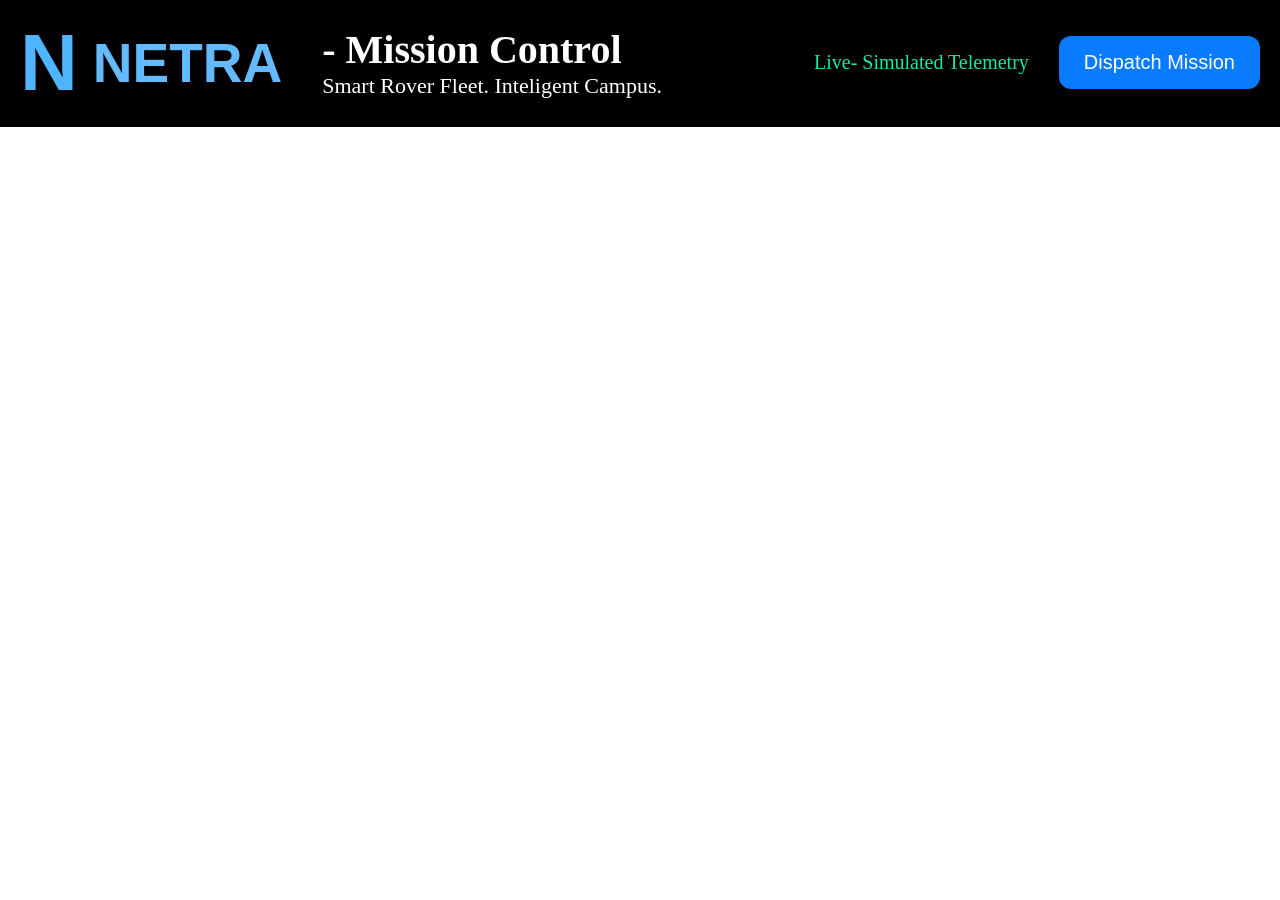
==== netra.html/Netra.html @ 93dd0712 "first commit" ====
<!DOCTYPE html>
<html lang ="en">
    <head>
        <meta charset="UTF-8">
        <meta name="viewport" content="width=device-width, initial-scale=1.0">
        <title>NETRA</title>
        <link href="style.css" rel="stylesheet" type="text/css">

    </head>
    <body>
        <header class="navbar">
            <!--Left Section: Logo and Branding-->
            <div class="brand-section">
                <div class="logo">N</div>
                <h1 class="brand-name">NETRA</h1>
            </div>
            <!--Middle Section: Title and Subtitle-->
            <div class="title-section">
                <h2>- Mission Control</h2>
                <p>Smart Rover Fleet. Inteligent Campus.</p>
            </div>
            <!--Right Section: Status and Buttons-->
            <div class="right-section">
                <div class="status">
                    <span class="Status-dot"> Live- Simulated Telemetry</span>
                </div>
                <button class="dispatch-btn">
                    Dispatch Mission
                </button>
            </div>
        </header>
    </body>
</html>
---- netra.html/style.css ----
*{
    margin: 0;
    padding: 0;
}

.navbar{
    background-color: black;
    height: 125px;
    display: flex;
    align-items: center;
    padding: 0 30px;
    border-bottom: 2px solid black;
    padding: 0 20px;
}

.brand-section{
    display: flex;
    align-items: center;
    gap: 15px;
}

.logo{
    color: #50b5ff;
    font-size: 80px;
    font-weight: bold;
    font-family: 'Arial', sans-serif;
}

.brand-name{
    color: #64baff;
    font-size: 55px;
    font-family: 'Arial', sans-serif;
}

.title-section{
    margin-left: 40px;
}

.title-section h2{
    color: white;
    font-size: 40px;
}

.title-section p{
    color: white;
    font-size: 22px;
}

.right-section{
    display: flex;
    align-items: center;
    margin-left: auto;
    gap: 30px;
}

.status{
    color: #16e9a1;
    font-size: 20px;
}

.status-dot{
    display: inline-block;
    background-color: #16e9a1;
    width: 15px;
    height: 15px;
    border-radius: 50%;
}
.dispatch-btn{
    background-color: #087bff;
    color: white;
    font-size: 20px;
    padding: 15px 25px;
    border: none;
    border-radius: 12px;
    cursor: pointer;
}
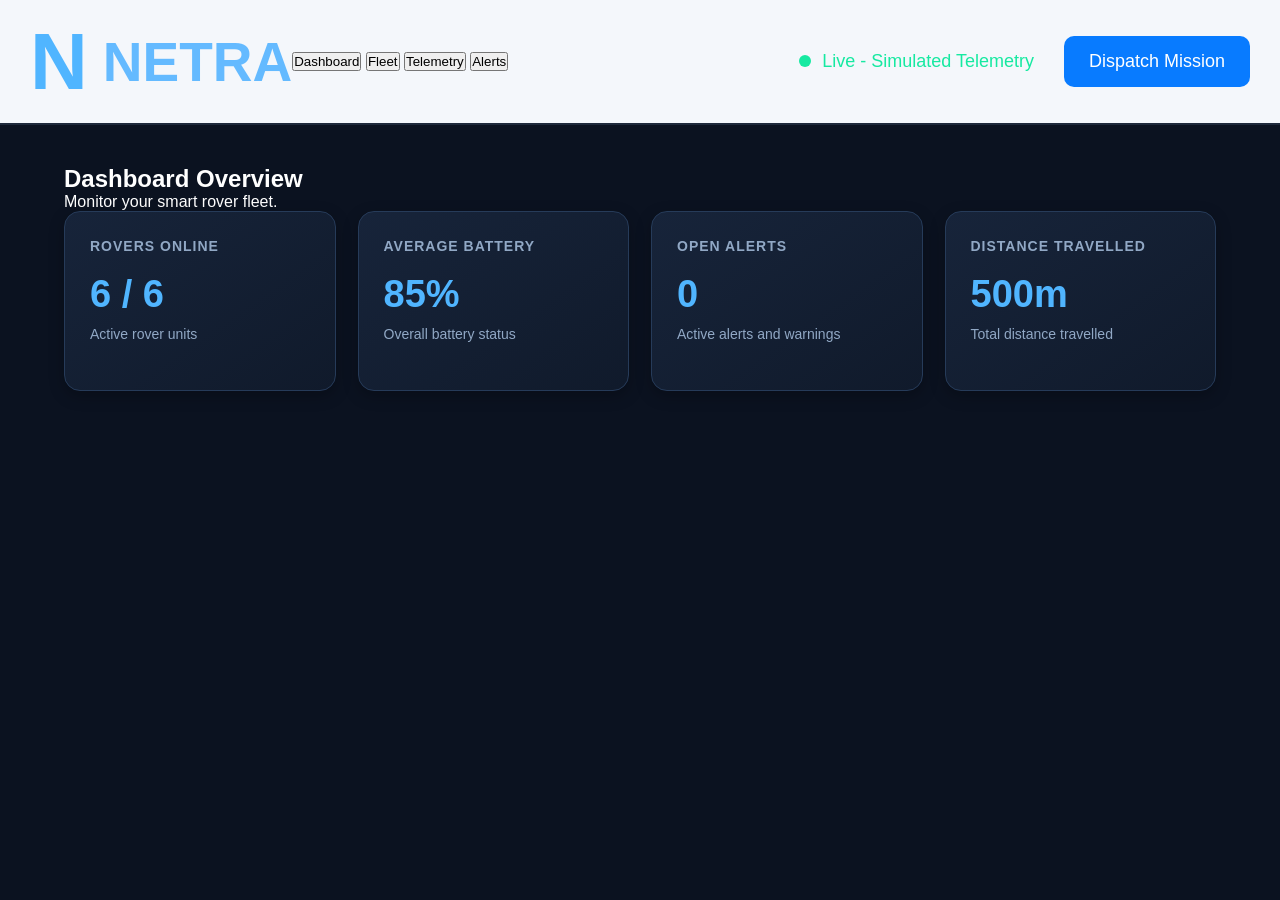
==== commit 397b773b: "Updated upto kpi cards" ====
--- a/netra.html/Netra.html
+++ b/netra.html/Netra.html
@@ -1,33 +1,237 @@
 <!DOCTYPE html>
-<html lang ="en">
-    <head>
-        <meta charset="UTF-8">
-        <meta name="viewport" content="width=device-width, initial-scale=1.0">
-        <title>NETRA</title>
-        <link href="style.css" rel="stylesheet" type="text/css">
-
-    </head>
-    <body>
-        <header class="navbar">
-            <!--Left Section: Logo and Branding-->
-            <div class="brand-section">
-                <div class="logo">N</div>
-                <h1 class="brand-name">NETRA</h1>
-            </div>
-            <!--Middle Section: Title and Subtitle-->
-            <div class="title-section">
-                <h2>- Mission Control</h2>
-                <p>Smart Rover Fleet. Inteligent Campus.</p>
-            </div>
-            <!--Right Section: Status and Buttons-->
-            <div class="right-section">
-                <div class="status">
-                    <span class="Status-dot"> Live- Simulated Telemetry</span>
+<html lang="en">
+
+<head>
+    <meta charset="UTF-8">
+    <meta name="viewport" content="width=device-width, initial-scale=1.0">
+    <title>NETRA - Mission Control</title>
+    <link rel="stylesheet" href="style.css">
+</head>
+
+<body>
+
+    <!-- HEADER -->
+    <header class="navbar">
+
+        <div class="brand-section">
+            <div class="logo">N</div>
+            <h1 class="brand-name">NETRA</h1>
+        </div>
+
+        <!-- NAVIGATION MENU -->
+        <nav class="nav-menu">
+
+            <button class="nav-btn active"
+                onclick="showSection('dashboard', this)">
+                Dashboard
+            </button>
+
+            <button class="nav-btn"
+                onclick="showSection('fleet', this)">
+                Fleet
+            </button>
+
+            <button class="nav-btn"
+                onclick="showSection('telemetry', this)">
+                Telemetry
+            </button>
+
+            <button class="nav-btn"
+                onclick="showSection('alerts', this)">
+                Alerts
+            </button>
+
+        </nav>
+
+        <div class="right-section">
+
+            <div class="status">
+                <span class="status-dot"></span>
+                Live - Simulated Telemetry
+            </div>
+
+            <button class="dispatch-btn"
+                onclick="alert('Mission dispatch selected!')">
+                Dispatch Mission
+            </button>
+
+        </div>
+
+    </header>
+
+
+    <!-- MAIN CONTENT -->
+    <main class="page">
+
+        <!-- DASHBOARD SECTION -->
+        <section id="dashboard" class="content-section">
+
+            <div class="section-heading">
+                <h2>Dashboard Overview</h2>
+                <p>Monitor your smart rover fleet.</p>
+            </div>
+
+            <div class="kpi-grid">
+
+                <article class="kpi-card">
+                    <span>ROVERS ONLINE</span>
+                    <h2>6 / 6</h2>
+                    <p>Active rover units</p>
+                </article>
+
+                <article class="kpi-card">
+                    <span>AVERAGE BATTERY</span>
+                    <h2>85%</h2>
+                    <p>Overall battery status</p>
+                </article>
+
+                <article class="kpi-card">
+                    <span>OPEN ALERTS</span>
+                    <h2>0</h2>
+                    <p>Active alerts and warnings</p>
+                </article>
+
+                <article class="kpi-card">
+                    <span>DISTANCE TRAVELLED</span>
+                    <h2>500m</h2>
+                    <p>Total distance travelled</p>
+                </article>
+
+            </div>
+
+        </section>
+
+
+        <!-- FLEET SECTION -->
+        <section id="fleet" class="content-section" hidden>
+
+            <div class="section-heading">
+                <h2>Rover Fleet</h2>
+                <p>View and monitor all available rover units.</p>
+            </div>
+
+            <div class="details-grid">
+
+                <article class="detail-card">
+                    <h3>Rover 01</h3>
+                    <span class="online">● Online</span>
+                    <p>Battery: 95%</p>
+                    <p>Location: Block A</p>
+                </article>
+
+                <article class="detail-card">
+                    <h3>Rover 02</h3>
+                    <span class="online">● Online</span>
+                    <p>Battery: 88%</p>
+                    <p>Location: Block B</p>
+                </article>
+
+                <article class="detail-card">
+                    <h3>Rover 03</h3>
+                    <span class="online">● Online</span>
+                    <p>Battery: 82%</p>
+                    <p>Location: Library</p>
+                </article>
+
+                <article class="detail-card">
+                    <h3>Rover 04</h3>
+                    <span class="online">● Online</span>
+                    <p>Battery: 90%</p>
+                    <p>Location: Block C</p>
+                </article>
+
+                <article class="detail-card">
+                    <h3>Rover 05</h3>
+                    <span class="online">● Online</span>
+                    <p>Battery: 75%</p>
+                    <p>Location: Parking Area</p>
+                </article>
+
+                <article class="detail-card">
+                    <h3>Rover 06</h3>
+                    <span class="online">● Online</span>
+                    <p>Battery: 80%</p>
+                    <p>Location: Main Entrance</p>
+                </article>
+
+            </div>
+
+        </section>
+
+
+        <!-- TELEMETRY SECTION -->
+        <section id="telemetry" class="content-section" hidden>
+
+            <div class="section-heading">
+                <h2>Rover Telemetry</h2>
+                <p>Monitor rover performance and sensor readings.</p>
+            </div>
+
+            <div class="details-grid">
+
+                <article class="detail-card">
+                    <h3>Battery Level</h3>
+                    <h2 class="blue-text">85%</h2>
+                    <p>Average battery percentage</p>
+                </article>
+
+                <article class="detail-card">
+                    <h3>Temperature</h3>
+                    <h2 class="blue-text">32°C</h2>
+                    <p>Current rover temperature</p>
+                </article>
+
+                <article class="detail-card">
+                    <h3>Speed</h3>
+                    <h2 class="blue-text">2.5 m/s</h2>
+                    <p>Average rover speed</p>
+                </article>
+
+                <article class="detail-card">
+                    <h3>Distance</h3>
+                    <h2 class="blue-text">500m</h2>
+                    <p>Total distance travelled</p>
+                </article>
+
+            </div>
+
+        </section>
+
+
+        <!-- ALERTS SECTION -->
+        <section id="alerts" class="content-section" hidden>
+
+            <div class="section-heading">
+                <h2>System Alerts</h2>
+                <p>View rover warnings and system notifications.</p>
+            </div>
+
+            <div class="alert-card">
+
+                <div class="alert-icon">✓</div>
+
+                <div>
+                    <h3>All Systems Operational</h3>
+                    <p>No active alerts or warnings.</p>
                 </div>
-                <button class="dispatch-btn">
-                    Dispatch Mission
-                </button>
-            </div>
-        </header>
-    </body>
+
+            </div>
+
+            <div class="alert-card">
+                <div class="alert-icon">i</div>
+                <div>
+                    <h3>System Information</h3>
+                    <p>All six rover units are currently online.</p>
+                </div>
+            </div>
+
+        </section>
+
+    </main>
+
+
+    <!-- JAVASCRIPT -->
+    <script src="script.js"></script>
+
+</body>
 </html>
--- a/netra.html/style.css
+++ b/netra.html/style.css
@@ -1,77 +1,176 @@
-*{
+* {
     margin: 0;
     padding: 0;
+    box-sizing: border-box;
 }
 
-.navbar{
-    background-color: black;
-    height: 125px;
+body {
+    background-color: #0b1220;
+    font-family: Arial, sans-serif;
+    color: white;
+}
+
+/* NAVBAR */
+.navbar {
+    background-color: #f4f7fb;
+    min-height: 125px;
     display: flex;
     align-items: center;
     padding: 0 30px;
-    border-bottom: 2px solid black;
-    padding: 0 20px;
+    border-bottom: 2px solid #1e293b;
 }
 
-.brand-section{
+.brand-section {
     display: flex;
     align-items: center;
     gap: 15px;
 }
 
-.logo{
+.logo {
     color: #50b5ff;
     font-size: 80px;
     font-weight: bold;
-    font-family: 'Arial', sans-serif;
 }
 
-.brand-name{
+.brand-name {
     color: #64baff;
     font-size: 55px;
-    font-family: 'Arial', sans-serif;
 }
 
-.title-section{
+.title-section {
     margin-left: 40px;
 }
 
-.title-section h2{
+.title-section h2 {
     color: white;
-    font-size: 40px;
+    font-size: 35px;
 }
 
-.title-section p{
-    color: white;
-    font-size: 22px;
+.title-section p {
+    color: #91a8c5;
+    font-size: 18px;
+    margin-top: 8px;
 }
 
-.right-section{
+.right-section {
     display: flex;
     align-items: center;
     margin-left: auto;
     gap: 30px;
 }
 
-.status{
+.status {
     color: #16e9a1;
-    font-size: 20px;
+    font-size: 18px;
 }
 
-.status-dot{
+.status-dot {
     display: inline-block;
     background-color: #16e9a1;
-    width: 15px;
-    height: 15px;
+    width: 12px;
+    height: 12px;
     border-radius: 50%;
+    margin-right: 6px;
 }
-.dispatch-btn{
+
+.dispatch-btn {
     background-color: #087bff;
     color: white;
-    font-size: 20px;
+    font-size: 18px;
     padding: 15px 25px;
     border: none;
-    border-radius: 12px;
+    border-radius: 10px;
     cursor: pointer;
 }
 
+.dispatch-btn:hover {
+    background-color: #0056c7;
+}
+
+/* MAIN DASHBOARD */
+.page {
+    padding: 40px 5%;
+}
+
+/* KPI GRID */
+.kpi-grid {
+    display: grid;
+    grid-template-columns: repeat(4, 1fr);
+    gap: 22px;
+    margin-bottom: 30px;
+}
+
+/* INDIVIDUAL KPI CARDS */
+.kpi-card {
+    background: linear-gradient(145deg, #17243a, #101a2b);
+    border: 1px solid #263b59;
+    border-radius: 16px;
+    padding: 25px;
+    min-height: 180px;
+    transition: 0.3s ease;
+    box-shadow: 0 5px 15px rgba(0, 0, 0, 0.25);
+}
+
+/* CARD HOVER EFFECT */
+.kpi-card:hover {
+    transform: translateY(-5px);
+    border-color: #50b5ff;
+    box-shadow: 0 8px 25px rgba(80, 181, 255, 0.15);
+}
+
+/* CARD LABEL */
+.kpi-card span {
+    color: #91a8c5;
+    font-size: 14px;
+    font-weight: bold;
+    letter-spacing: 1px;
+}
+
+/* CARD VALUE */
+.kpi-card h2 {
+    color: #50b5ff;
+    font-size: 38px;
+    margin: 18px 0 10px;
+}
+
+/* CARD DESCRIPTION */
+.kpi-card p {
+    color: #91a8c5;
+    font-size: 14px;
+}
+
+/* RESPONSIVE DESIGN */
+@media (max-width: 1000px) {
+    .kpi-grid {
+        grid-template-columns: repeat(2, 1fr);
+    }
+}
+
+@media (max-width: 600px) {
+    .navbar {
+        flex-wrap: wrap;
+        padding: 20px;
+        gap: 15px;
+    }
+
+    .brand-name {
+        font-size: 35px;
+    }
+
+    .logo {
+        font-size: 50px;
+    }
+
+    .title-section {
+        margin-left: 10px;
+    }
+
+    .right-section {
+        margin-left: 0;
+        flex-wrap: wrap;
+    }
+
+    .kpi-grid {
+        grid-template-columns: 1fr;
+    }
+}
